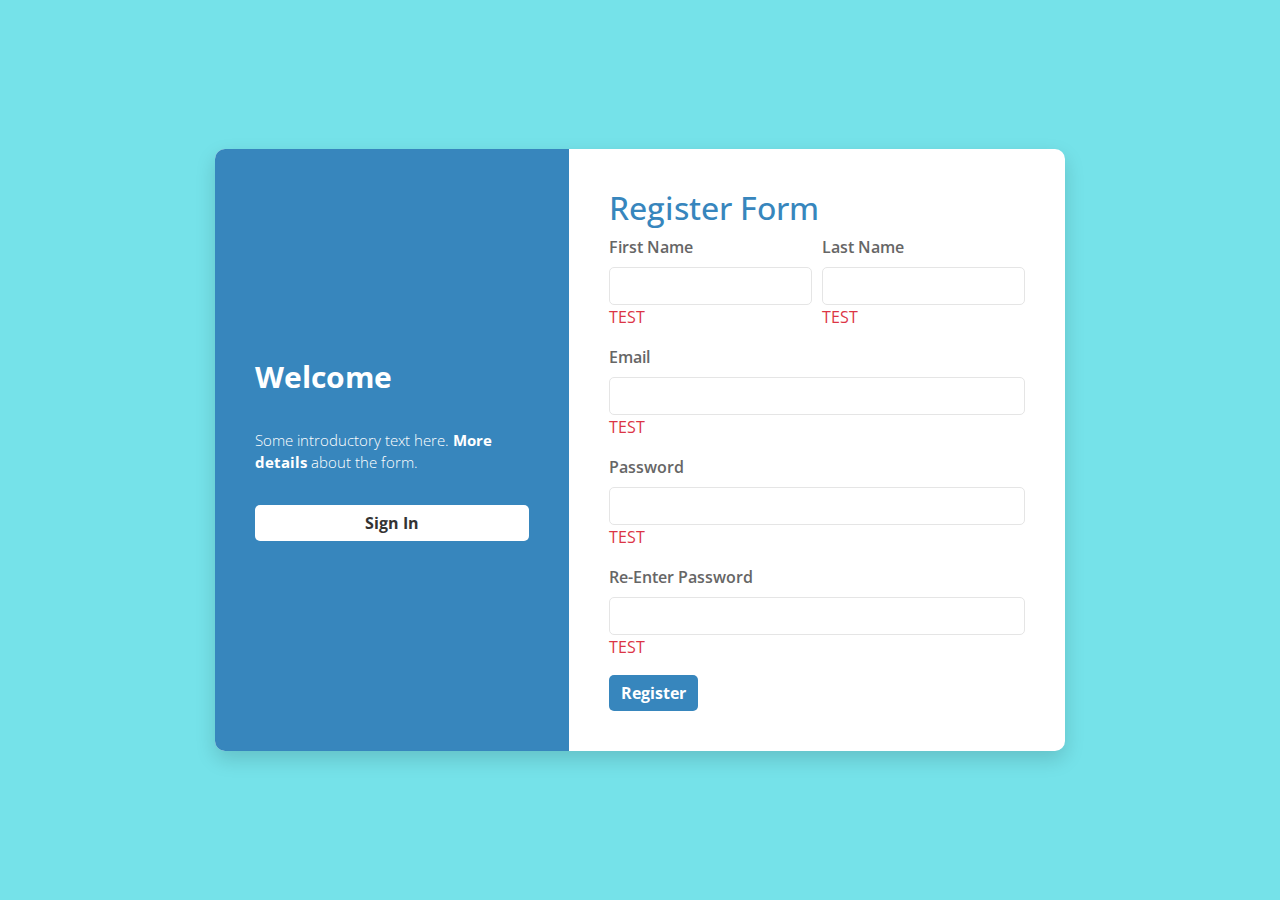
==== index.html @ 6275123e "index almost" ====
<!DOCTYPE html>
<html lang="en">
  <head>
    <meta charset="UTF-8" />
    <meta name="viewport" content="width=device-width, initial-scale=1.0" />
    <link
      href="https://fonts.googleapis.com/css2?family=Open+Sans:wght@400;600;700&display=swap"
      rel="stylesheet"
    />
    <link rel="stylesheet" href="./css/bootstrap.css" />
    <link rel="stylesheet" href="./css/index.css" />
  </head>
  <body>
    <div class="page-content">
      <div class="form-v4-content d-flex flex-column flex-md-row">
        <div
          class="form-left col-12 col-md-5 d-flex flex-column justify-content-center"
        >
          <h2>Welcome</h2>
          <p>
            Some introductory text here. <span>More details</span> about the
            form.
          </p>
          <button class="btn btn-account">Sign In</button>
        </div>
        <div class="form-detail col-12 col-md-7">
          <h2>Register Form</h2>
          <form action="./login.html" method="get">
            <div class="form-row">
              <div class="form-group col-md-6">
                <label for="first_name">First Name</label>
                <input
                  type="text"
                  class="form-control"
                  id="first_name"
                  required
                />
                <span class="text-danger fw-bold text-uppercase" id="fn-error"
                  >test</span
                >
              </div>
              <div class="form-group col-md-6">
                <label for="last_name">Last Name</label>
                <input
                  type="text"
                  class="form-control"
                  id="last_name"
                  required
                />
                <span class="text-danger fw-bold text-uppercase" id="ln-error"
                  >test</span
                >
              </div>
            </div>
            <div class="form-group">
              <label for="email">Email</label>
              <input type="email" class="form-control" id="email" required />
              <span class="text-danger fw-bold text-uppercase" id="e-error"
                >test</span
              >
            </div>
            <div class="form-group">
              <label for="password">Password</label>
              <input
                type="password"
                class="form-control"
                id="password"
                required
              />
              <span class="text-danger fw-bold text-uppercase" id="p-error"
                >test</span
              >
            </div>
            <div class="form-group">
              <label class="text-capitalize" for="repassword"
                >Re-Enter password</label
              >
              <input
                type="password"
                class="form-control"
                id="repassword"
                required
              />
              <span class="text-danger fw-bold text-uppercase" id="rp-error"
                >test</span
              >
            </div>
            <button type="submit" id="submit" class="btn btn-register">
              Register
            </button>
          </form>
        </div>
      </div>
    </div>
    <script src="./js/index.js"></script>
  </body>
</html>
---- css/index.css ----
body {
    margin: 0;
    font-family: "Open Sans", sans-serif;
  }
  .page-content {
    background: #75e2e9;
    display: flex;
    justify-content: center;
    align-items: center;
    height: 100vh;
  }
  .form-v4-content {
    background: #fff;
    width: 100%;
    max-width: 850px;
    border-radius: 10px;
    box-shadow: 0px 8px 20px 0px rgba(0, 0, 0, 0.15);
    display: flex;
    margin: 20px;
  }
  .form-left {
    background: #3786bd;
    border-top-left-radius: 10px;
    border-bottom-left-radius: 10px;
    color: #fff;
    padding: 40px;
  }
  .form-left h2 {
    font-weight: 700;
    font-size: 30px;
    margin-bottom: 34px;
  }
  .form-left p {
    font-size: 15px;
    font-weight: 300;
    line-height: 1.5;
  }
  .form-left span {
    font-weight: 700;
  }
  .form-left .btn-account {
    background: #fff;
    color: #333;
    font-weight: 700;
    border: none;
    border-radius: 5px;
    margin-top: 15px;
  }
  .form-left .btn-account:hover {
    background: #e5e5e5;
  }
  .form-detail {
    padding: 40px;
    flex: 1;
  }
  .form-detail h2 {
    color: #3786bd;
  }
  .form-detail label {
    font-weight: 600;
    color: #666;
  }
  .form-detail input {
    border-radius: 5px;
    border: 1px solid #e5e5e5;
  }
  .form-detail input:focus {
    border-color: #53c83c;
  }
  .form-checkbox .custom-control-label::before {
    border: 1px solid #ccc;
  }
  .form-checkbox .custom-control-input:checked ~ .custom-control-label::before {
    border-color: #3786bd;
    background-color: #3786bd;
  }
  .form-checkbox .custom-control-input:checked ~ .custom-control-label::after {
    background-color: #3786bd;
  }
  .btn-register {
    background: #3786bd;
    color: #fff;
    font-weight: 700;
    border-radius: 5px;
    border: none;
  }
  .btn-register:hover {
    background: #2f73a3;
  }
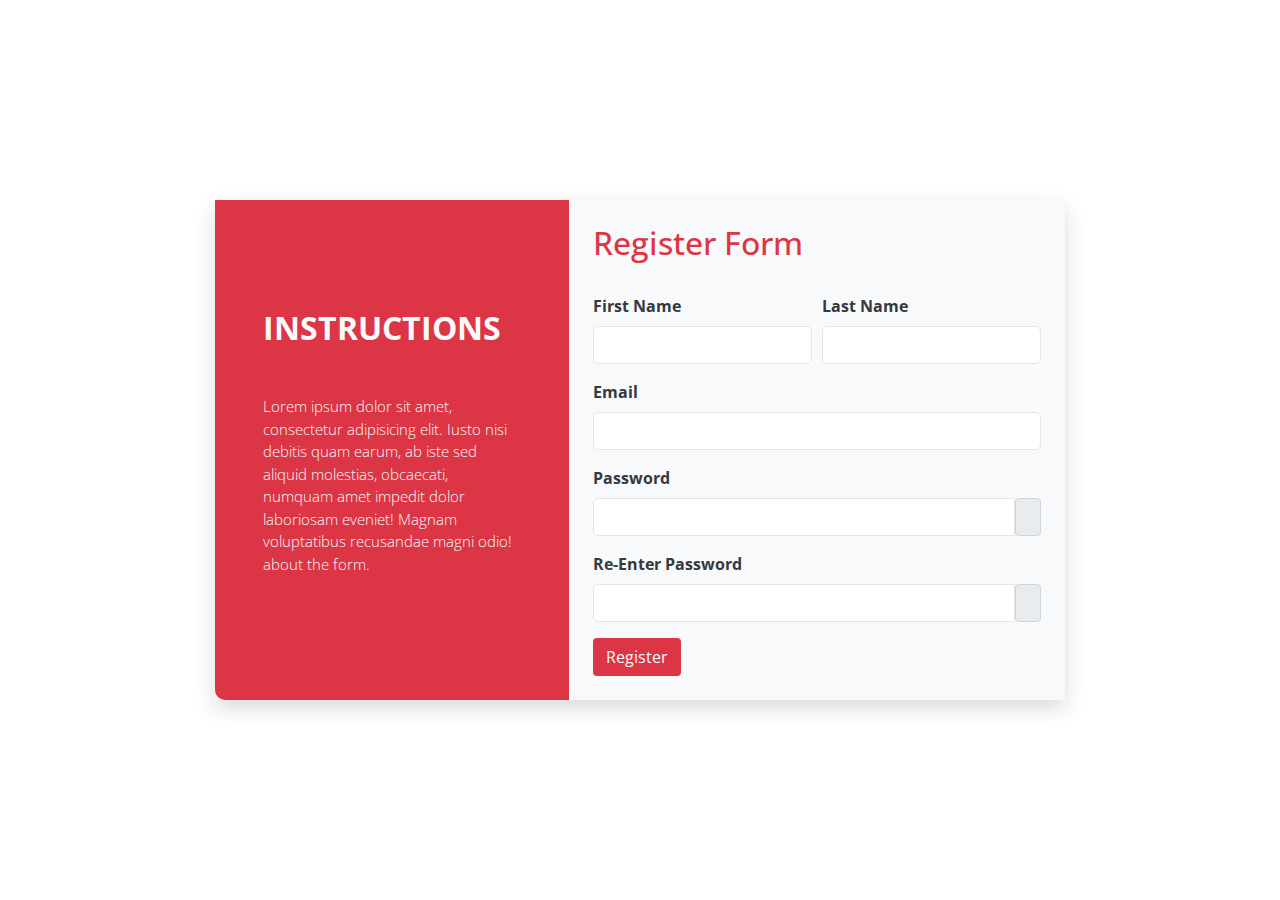
==== commit 68c0f7cb: "main check" ====
--- a/index.html
+++ b/index.html
@@ -3,95 +3,159 @@
   <head>
     <meta charset="UTF-8" />
     <meta name="viewport" content="width=device-width, initial-scale=1.0" />
+    <title>Sign Up</title>
     <link
       href="https://fonts.googleapis.com/css2?family=Open+Sans:wght@400;600;700&display=swap"
       rel="stylesheet"
     />
     <link rel="stylesheet" href="./css/bootstrap.css" />
     <link rel="stylesheet" href="./css/index.css" />
+    <link
+      rel="stylesheet"
+      href="https://site-assets.fontawesome.com/releases/v6.5.2/css/all.css"
+    />
+    <link
+      rel="stylesheet"
+      href="https://site-assets.fontawesome.com/releases/v6.5.2/css/sharp-regular.css"
+    />
   </head>
   <body>
-    <div class="page-content">
-      <div class="form-v4-content d-flex flex-column flex-md-row">
+    <div
+      class="page-content d-flex justify-content-center align-items-center min-vh-100"
+    >
+      <div
+        class="form-v4-content d-flex flex-column flex-md-row bg-light w-100 rounded-5 m-5"
+      >
         <div
-          class="form-left col-12 col-md-5 d-flex flex-column justify-content-center"
+          class="form-left col-12 col-md-5 d-flex flex-column justify-content-center bg-danger text-light rounded-left-2 rounded-top-2 p-5"
         >
-          <h2>Welcome</h2>
+          <h2 class="font-weight-bold mb-5 fs-2">INSTRUCTIONS</h2>
           <p>
-            Some introductory text here. <span>More details</span> about the
-            form.
+            Lorem ipsum dolor sit amet, consectetur adipisicing elit. Iusto nisi
+            debitis quam earum, ab iste sed aliquid molestias, obcaecati,
+            numquam amet impedit dolor laboriosam eveniet! Magnam voluptatibus
+            recusandae magni odio! about the form.
           </p>
-          <button class="btn btn-account">Sign In</button>
         </div>
-        <div class="form-detail col-12 col-md-7">
-          <h2>Register Form</h2>
-          <form action="./login.html" method="get">
+        <div class="form-detail col-12 col-md-7 p-4">
+          <h2 class="text-danger">Register Form</h2>
+          <br />
+          <form action="" method="get">
             <div class="form-row">
               <div class="form-group col-md-6">
-                <label for="first_name">First Name</label>
+                <label for="first_name" class="text-dark font-weight-bolder"
+                  >First Name</label
+                >
                 <input
                   type="text"
                   class="form-control"
                   id="first_name"
+                  name="first-name"
                   required
                 />
-                <span class="text-danger fw-bold text-uppercase" id="fn-error"
+                <span
+                  class="text-danger fw-bold text-uppercase d-none text-end"
+                  id="fn-error"
                   >test</span
                 >
               </div>
               <div class="form-group col-md-6">
-                <label for="last_name">Last Name</label>
+                <label for="last_name" class="text-dark font-weight-bolder"
+                  >Last Name</label
+                >
                 <input
                   type="text"
                   class="form-control"
                   id="last_name"
+                  name="last-name"
                   required
                 />
-                <span class="text-danger fw-bold text-uppercase" id="ln-error"
+                <span
+                  class="text-danger fw-bold text-uppercase d-none text-end"
+                  id="ln-error"
                   >test</span
                 >
               </div>
             </div>
             <div class="form-group">
-              <label for="email">Email</label>
-              <input type="email" class="form-control" id="email" required />
-              <span class="text-danger fw-bold text-uppercase" id="e-error"
+              <label for="email" class="text-dark font-weight-bolder"
+                >Email</label
+              >
+              <input
+                type="email"
+                name="email"
+                class="form-control"
+                id="email"
+                required
+              />
+              <span
+                class="text-danger fw-bold text-uppercase d-none text-end"
+                id="e-error"
                 >test</span
               >
             </div>
             <div class="form-group">
-              <label for="password">Password</label>
-              <input
-                type="password"
-                class="form-control"
-                id="password"
-                required
-              />
-              <span class="text-danger fw-bold text-uppercase" id="p-error"
+              <label for="password" class="text-dark font-weight-bolder"
+                >Password</label
+              >
+              <div class="input-group mb-3">
+                <input
+                  type="password"
+                  class="form-control"
+                  id="password"
+                  name="password"
+                  required
+                />
+                <div
+                  role="button"
+                  class="input-group-text justify-content-center w-0"
+                >
+                  <i class="fa-sharp fa-solid fa-eye"></i>
+                </div>
+              </div>
+
+              <span
+                class="text-danger fw-bold text-uppercase d-none text-end"
+                id="p-error"
                 >test</span
               >
             </div>
             <div class="form-group">
-              <label class="text-capitalize" for="repassword"
+              <label
+                class="text-capitalize text-dark font-weight-bolder"
+                for="repassword"
                 >Re-Enter password</label
               >
-              <input
-                type="password"
-                class="form-control"
-                id="repassword"
-                required
-              />
-              <span class="text-danger fw-bold text-uppercase" id="rp-error"
-                >test</span
-              >
+              <div class="input-group mb-3">
+                <input
+                  type="password"
+                  class="form-control"
+                  id="repassword"
+                  required
+                />
+                <div
+                  role="button"
+                  class="input-group-text justify-content-center w-0"
+                >
+                  <i class="fa-sharp fa-solid fa-eye"></i>
+                </div>
+              </div>
+              <span
+                class="text-danger fw-bold text-uppercase d-none text-end"
+                id="rp-error"
+              ></span>
             </div>
-            <button type="submit" id="submit" class="btn btn-register">
+            <button
+              type="submit"
+              id="submit"
+              class="btn btn-register fw-bold text-light rounded-3 bg-danger"
+            >
               Register
             </button>
           </form>
         </div>
       </div>
     </div>
-    <script src="./js/index.js"></script>
+    <script type="module" src="./js/index.js"></script>
   </body>
 </html>
--- a/css/index.css
+++ b/css/index.css
@@ -1,89 +1,28 @@
 body {
-    margin: 0;
-    font-family: "Open Sans", sans-serif;
-  }
-  .page-content {
-    background: #75e2e9;
-    display: flex;
-    justify-content: center;
-    align-items: center;
-    height: 100vh;
-  }
-  .form-v4-content {
-    background: #fff;
-    width: 100%;
-    max-width: 850px;
-    border-radius: 10px;
-    box-shadow: 0px 8px 20px 0px rgba(0, 0, 0, 0.15);
-    display: flex;
-    margin: 20px;
-  }
-  .form-left {
-    background: #3786bd;
-    border-top-left-radius: 10px;
-    border-bottom-left-radius: 10px;
-    color: #fff;
-    padding: 40px;
-  }
-  .form-left h2 {
-    font-weight: 700;
-    font-size: 30px;
-    margin-bottom: 34px;
-  }
-  .form-left p {
-    font-size: 15px;
-    font-weight: 300;
-    line-height: 1.5;
-  }
-  .form-left span {
-    font-weight: 700;
-  }
-  .form-left .btn-account {
-    background: #fff;
-    color: #333;
-    font-weight: 700;
-    border: none;
-    border-radius: 5px;
-    margin-top: 15px;
-  }
-  .form-left .btn-account:hover {
-    background: #e5e5e5;
-  }
-  .form-detail {
-    padding: 40px;
-    flex: 1;
-  }
-  .form-detail h2 {
-    color: #3786bd;
-  }
-  .form-detail label {
-    font-weight: 600;
-    color: #666;
-  }
-  .form-detail input {
-    border-radius: 5px;
-    border: 1px solid #e5e5e5;
-  }
-  .form-detail input:focus {
-    border-color: #53c83c;
-  }
-  .form-checkbox .custom-control-label::before {
-    border: 1px solid #ccc;
-  }
-  .form-checkbox .custom-control-input:checked ~ .custom-control-label::before {
-    border-color: #3786bd;
-    background-color: #3786bd;
-  }
-  .form-checkbox .custom-control-input:checked ~ .custom-control-label::after {
-    background-color: #3786bd;
-  }
-  .btn-register {
-    background: #3786bd;
-    color: #fff;
-    font-weight: 700;
-    border-radius: 5px;
-    border: none;
-  }
-  .btn-register:hover {
-    background: #2f73a3;
-  }+  margin: 0;
+  font-family: "Open Sans", sans-serif;
+}
+
+.form-v4-content {
+  max-width: 850px;
+  box-shadow: 0px 8px 20px 0px rgba(0, 0, 0, 0.15);
+}
+.form-left {
+  border-bottom-left-radius: 10px;
+}
+.form-left p {
+  font-size: 15px;
+  font-weight: 300;
+  line-height: 1.5;
+}
+.form-detail input {
+  border-radius: 5px;
+  border: 1px solid #e5e5e5;
+}
+.form-detail input:focus {
+  border-color: #53c83c;
+}
+
+.btn-register:hover {
+  color: darkblue;
+}
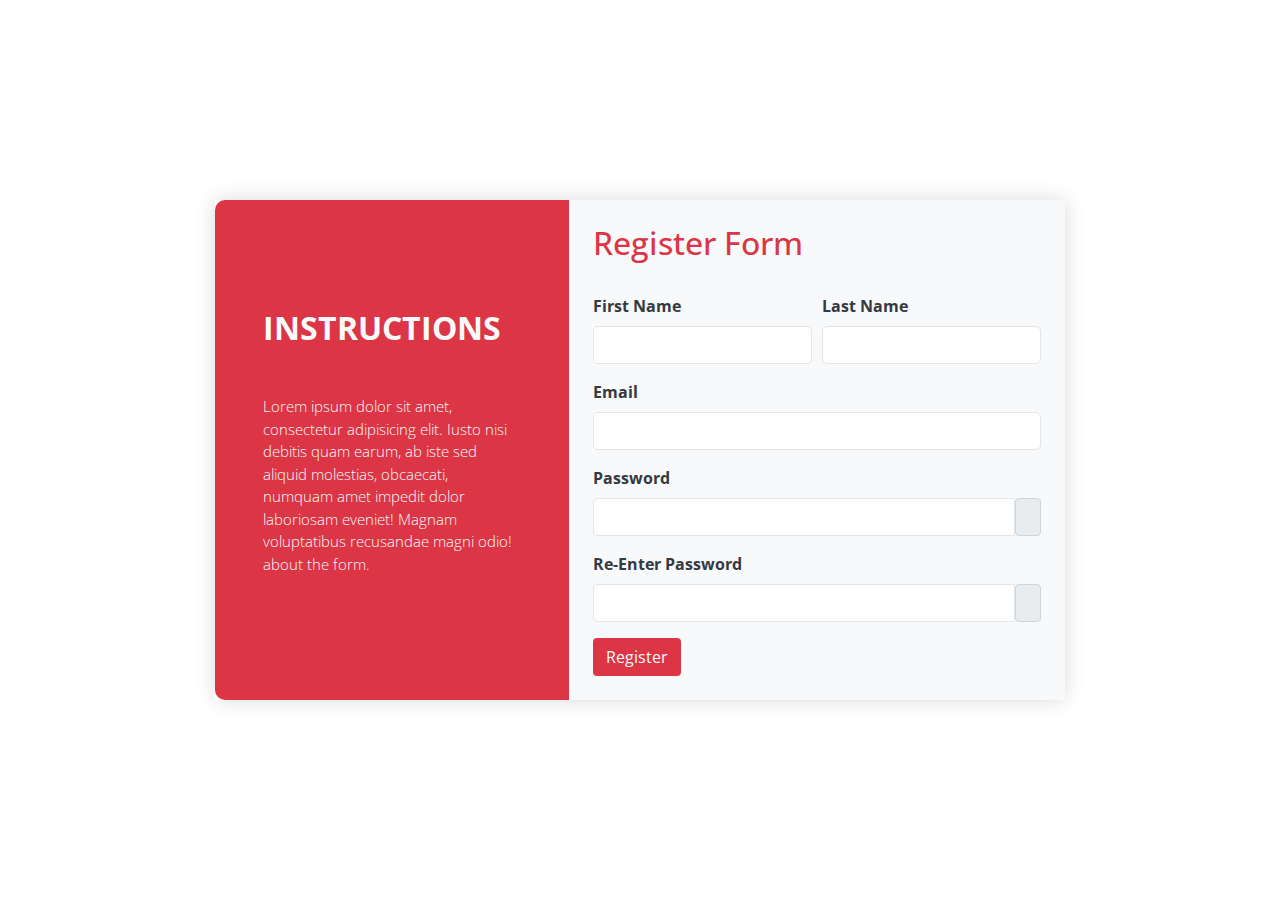
==== commit 4f4ab324: "updates" ====
--- a/index.html
+++ b/index.html
@@ -24,7 +24,7 @@
       class="page-content d-flex justify-content-center align-items-center min-vh-100"
     >
       <div
-        class="form-v4-content d-flex flex-column flex-md-row bg-light w-100 rounded-5 m-5"
+        class="form-v4-content d-flex flex-column flex-md-row bg-transparent w-100 rounded-5 m-5"
       >
         <div
           class="form-left col-12 col-md-5 d-flex flex-column justify-content-center bg-danger text-light rounded-left-2 rounded-top-2 p-5"
@@ -37,7 +37,7 @@
             recusandae magni odio! about the form.
           </p>
         </div>
-        <div class="form-detail col-12 col-md-7 p-4">
+        <div class="form-detail col-12 col-md-7 p-4 bg-light">
           <h2 class="text-danger">Register Form</h2>
           <br />
           <form action="" method="get">
@@ -50,7 +50,6 @@
                   type="text"
                   class="form-control"
                   id="first_name"
-                  name="first-name"
                   required
                 />
                 <span
@@ -67,7 +66,6 @@
                   type="text"
                   class="form-control"
                   id="last_name"
-                  name="last-name"
                   required
                 />
                 <span
@@ -81,13 +79,7 @@
               <label for="email" class="text-dark font-weight-bolder"
                 >Email</label
               >
-              <input
-                type="email"
-                name="email"
-                class="form-control"
-                id="email"
-                required
-              />
+              <input type="email" class="form-control" id="email" required />
               <span
                 class="text-danger fw-bold text-uppercase d-none text-end"
                 id="e-error"
@@ -103,7 +95,6 @@
                   type="password"
                   class="form-control"
                   id="password"
-                  name="password"
                   required
                 />
                 <div
--- a/css/index.css
+++ b/css/index.css
@@ -3,13 +3,20 @@
   font-family: "Open Sans", sans-serif;
 }
 
+.page-content {
+  background-image: url("../assets/bg-01.jpg");
+  background-size: cover;
+}
+
 .form-v4-content {
   max-width: 850px;
-  box-shadow: 0px 8px 20px 0px rgba(0, 0, 0, 0.15);
+  box-shadow: 0px 0px 20px rgba(0, 0, 0, 0.15);
 }
 .form-left {
   border-bottom-left-radius: 10px;
+  border-top-left-radius: 10px;
 }
+
 .form-left p {
   font-size: 15px;
   font-weight: 300;
@@ -26,3 +33,6 @@
 .btn-register:hover {
   color: darkblue;
 }
+span {
+  /* display: none; */
+}
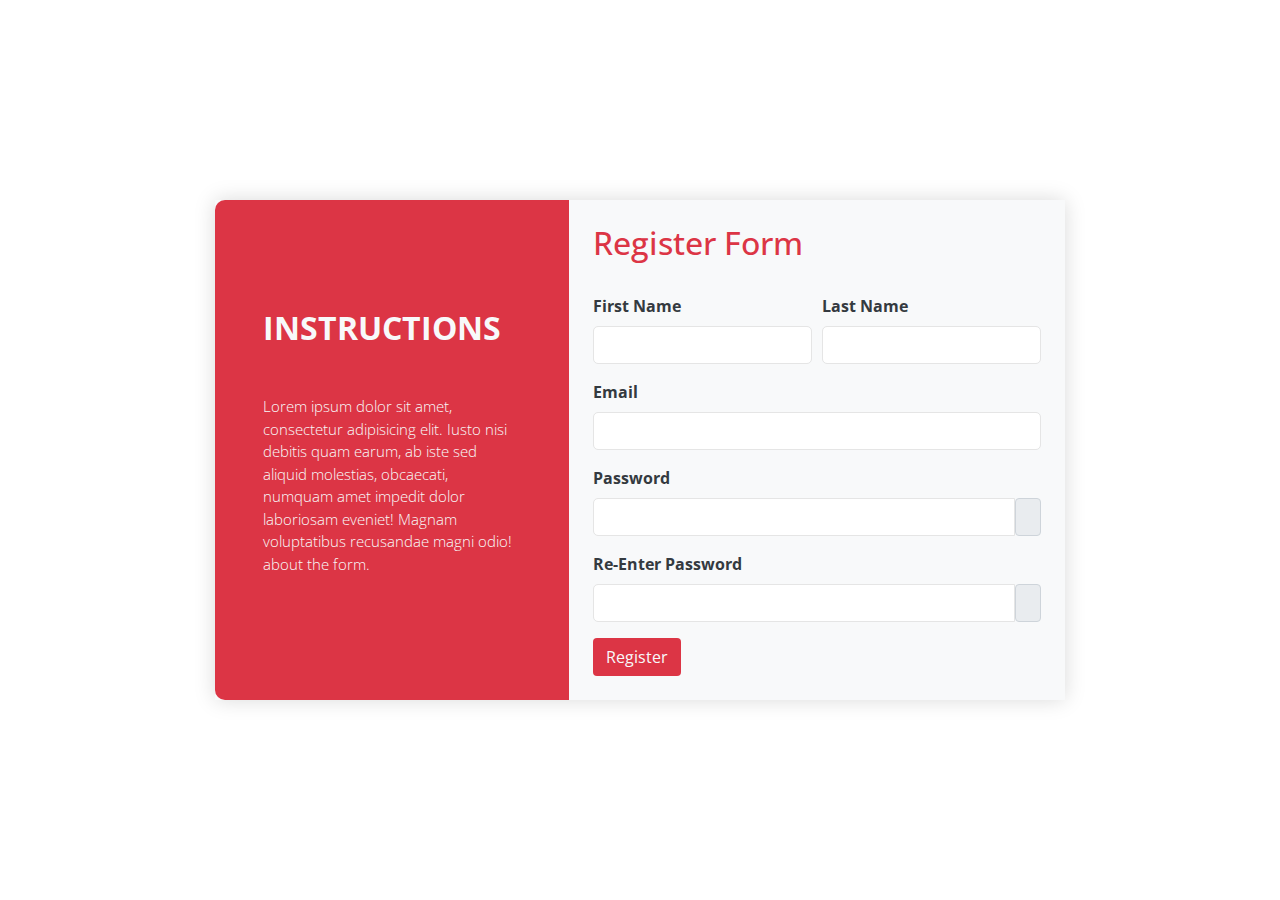
==== commit 4e7c67de: "3la allah" ====
--- a/index.html
+++ b/index.html
@@ -24,7 +24,7 @@
       class="page-content d-flex justify-content-center align-items-center min-vh-100"
     >
       <div
-        class="form-v4-content d-flex flex-column flex-md-row bg-transparent w-100 rounded-5 m-5"
+        class="form-v4-content d-flex flex-column flex-md-row bg-light w-100 rounded-5 m-5"
       >
         <div
           class="form-left col-12 col-md-5 d-flex flex-column justify-content-center bg-danger text-light rounded-left-2 rounded-top-2 p-5"
@@ -37,7 +37,7 @@
             recusandae magni odio! about the form.
           </p>
         </div>
-        <div class="form-detail col-12 col-md-7 p-4 bg-light">
+        <div class="form-detail col-12 col-md-7 p-4">
           <h2 class="text-danger">Register Form</h2>
           <br />
           <form action="" method="get">
@@ -50,6 +50,7 @@
                   type="text"
                   class="form-control"
                   id="first_name"
+                  name="first-name"
                   required
                 />
                 <span
@@ -66,6 +67,7 @@
                   type="text"
                   class="form-control"
                   id="last_name"
+                  name="last-name"
                   required
                 />
                 <span
@@ -79,7 +81,13 @@
               <label for="email" class="text-dark font-weight-bolder"
                 >Email</label
               >
-              <input type="email" class="form-control" id="email" required />
+              <input
+                type="email"
+                name="email"
+                class="form-control"
+                id="email"
+                required
+              />
               <span
                 class="text-danger fw-bold text-uppercase d-none text-end"
                 id="e-error"
@@ -95,6 +103,7 @@
                   type="password"
                   class="form-control"
                   id="password"
+                  name="password"
                   required
                 />
                 <div
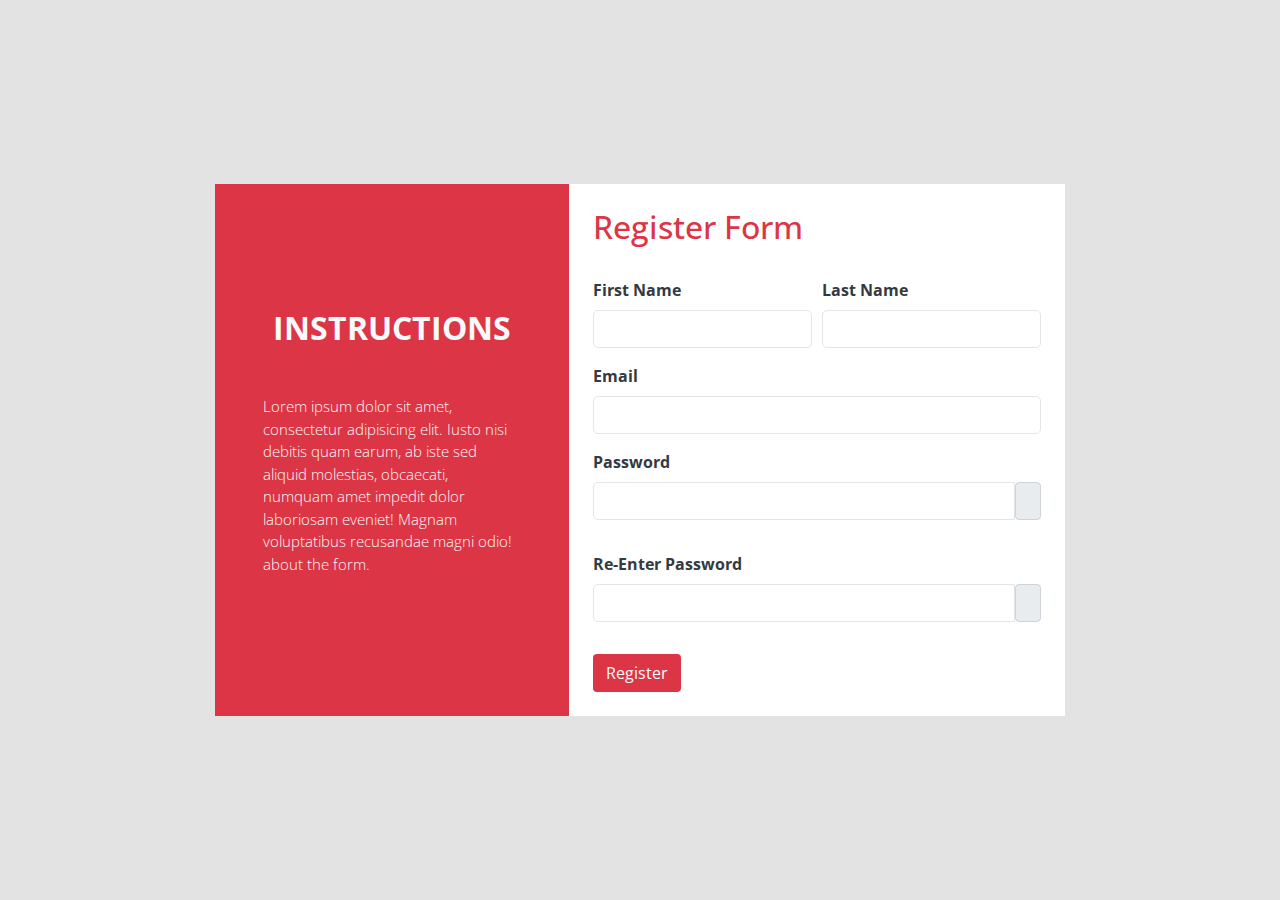
==== commit bce2ed13: "before last merge" ====
--- a/index.html
+++ b/index.html
@@ -27,7 +27,7 @@
         class="form-v4-content d-flex flex-column flex-md-row bg-light w-100 rounded-5 m-5"
       >
         <div
-          class="form-left col-12 col-md-5 d-flex flex-column justify-content-center bg-danger text-light rounded-left-2 rounded-top-2 p-5"
+          class="form-left col-12 col-md-5 d-flex flex-column justify-content-center align-items-center bg-danger text-light rounded-left-2 rounded-top-2 p-5"
         >
           <h2 class="font-weight-bold mb-5 fs-2">INSTRUCTIONS</h2>
           <p>
@@ -37,10 +37,10 @@
             recusandae magni odio! about the form.
           </p>
         </div>
-        <div class="form-detail col-12 col-md-7 p-4">
+        <div class="form-detail col-12 col-md-7 p-4 d-flex flex-column">
           <h2 class="text-danger">Register Form</h2>
           <br />
-          <form action="" method="get">
+          <form action="" method="get" class="d-flex flex-column flex-grow-1">
             <div class="form-row">
               <div class="form-group col-md-6">
                 <label for="first_name" class="text-dark font-weight-bolder"
@@ -145,13 +145,15 @@
                 id="rp-error"
               ></span>
             </div>
-            <button
-              type="submit"
-              id="submit"
-              class="btn btn-register fw-bold text-light rounded-3 bg-danger"
-            >
-              Register
-            </button>
+            <div class="mt-auto">
+              <button
+                type="submit"
+                id="submit"
+                class="btn btn-register fw-bold text-light rounded-3 bg-danger"
+              >
+                Register
+              </button>
+            </div>
           </form>
         </div>
       </div>
--- a/css/index.css
+++ b/css/index.css
@@ -1,26 +1,32 @@
+body {
+  margin: 0;
+  font-family: "Open Sans", sans-serif;
+  background-color: rgb(228, 227, 227);
+}
+
+/* .page-content {
+  background-image: url("../assets/bg-01.jpg");
+  background-size: cover;
+} */
 body {
   margin: 0;
   font-family: "Open Sans", sans-serif;
 }
 
-.page-content {
-  background-image: url("../assets/bg-01.jpg");
-  background-size: cover;
-}
-
 .form-v4-content {
   max-width: 850px;
-  box-shadow: 0px 0px 20px rgba(0, 0, 0, 0.15);
-}
-.form-left {
-  border-bottom-left-radius: 10px;
-  border-top-left-radius: 10px;
+  box-shadow: 0px 8px 20px0px rgba(0, 0, 0, 0.15);
 }
 
 .form-left p {
   font-size: 15px;
   font-weight: 300;
   line-height: 1.5;
+}
+.form-detail{
+  background-color: white;
+  display: flex;
+  flex-direction: column;
 }
 .form-detail input {
   border-radius: 5px;
@@ -33,6 +39,3 @@
 .btn-register:hover {
   color: darkblue;
 }
-span {
-  /* display: none; */
-}
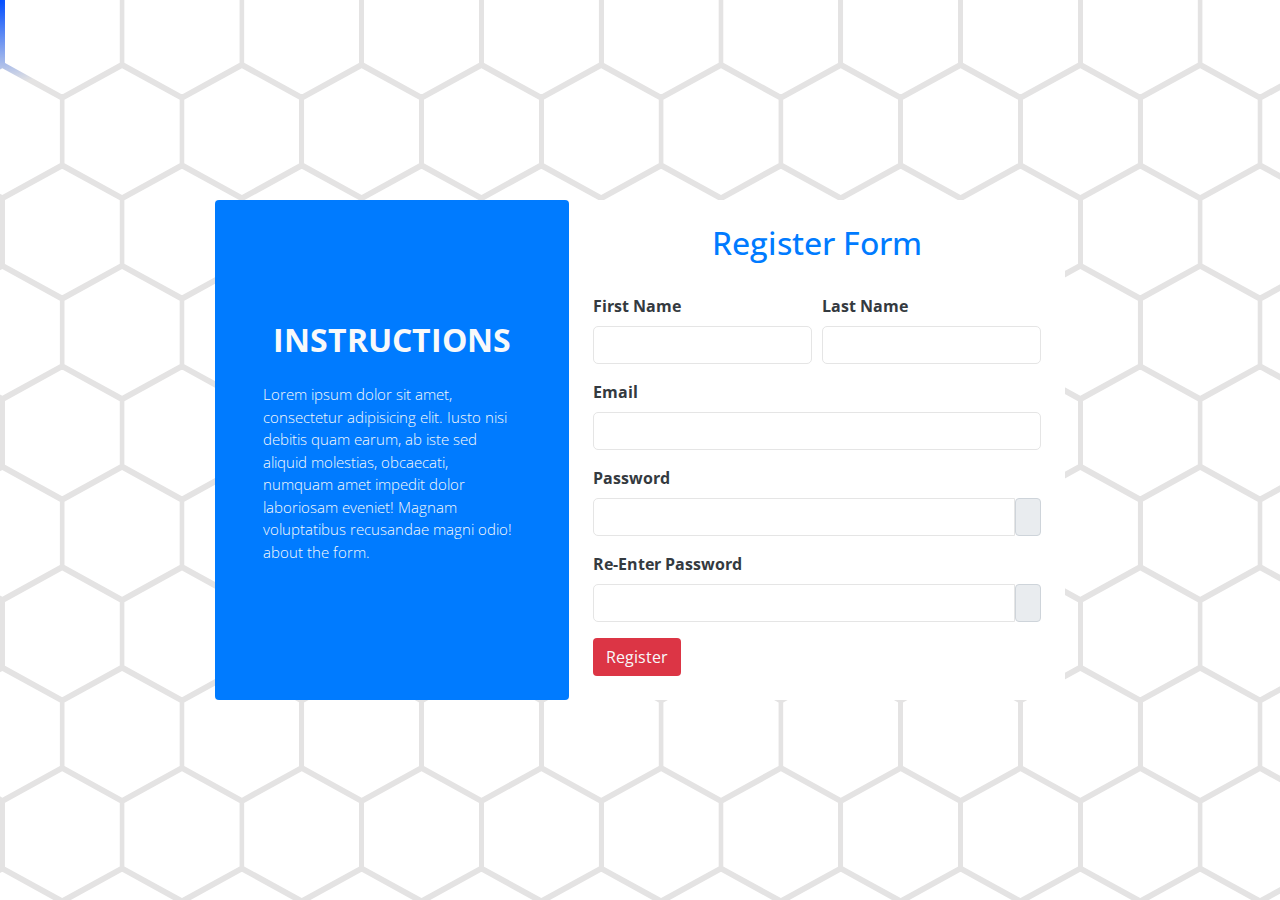
==== commit e44bfa9e: "Merge branch 'PageOne-js' of https://github.com/ponza-art/Examination-Project into Page1-html" ====
--- a/index.html
+++ b/index.html
@@ -20,16 +20,203 @@
     />
   </head>
   <body>
+    <div class="bgback">
+      <div class="curser"></div>
+      <div class="row1">
+        <div class="hexagon"></div>
+        <div class="hexagon"></div>
+        <div class="hexagon"></div>
+        <div class="hexagon"></div>
+        <div class="hexagon"></div>
+        <div class="hexagon"></div>
+        <div class="hexagon"></div>
+        <div class="hexagon"></div>
+        <div class="hexagon"></div>
+        <div class="hexagon"></div>
+        <div class="hexagon"></div>
+      </div>
+      <div class="row1">
+        <div class="hexagon"></div>
+        <div class="hexagon"></div>
+        <div class="hexagon"></div>
+        <div class="hexagon"></div>
+        <div class="hexagon"></div>
+        <div class="hexagon"></div>
+        <div class="hexagon"></div>
+        <div class="hexagon"></div>
+        <div class="hexagon"></div>
+        <div class="hexagon"></div>
+        <div class="hexagon"></div>
+        <div class="hexagon"></div>
+      </div>
+      <div class="row1">
+        <div class="hexagon"></div>
+        <div class="hexagon"></div>
+        <div class="hexagon"></div>
+        <div class="hexagon"></div>
+        <div class="hexagon"></div>
+        <div class="hexagon"></div>
+        <div class="hexagon"></div>
+        <div class="hexagon"></div>
+        <div class="hexagon"></div>
+        <div class="hexagon"></div>
+        <div class="hexagon"></div>
+        <div class="hexagon"></div>
+      </div>
+      <div class="row1">
+        <div class="hexagon"></div>
+        <div class="hexagon"></div>
+        <div class="hexagon"></div>
+        <div class="hexagon"></div>
+        <div class="hexagon"></div>
+        <div class="hexagon"></div>
+        <div class="hexagon"></div>
+        <div class="hexagon"></div>
+        <div class="hexagon"></div>
+        <div class="hexagon"></div>
+        <div class="hexagon"></div>
+        <div class="hexagon"></div>
+        <div class="hexagon"></div>
+        <div class="hexagon"></div>
+        <div class="hexagon"></div>
+        <div class="hexagon"></div>
+      </div>
+      <div class="row1">
+        <div class="hexagon"></div>
+        <div class="hexagon"></div>
+        <div class="hexagon"></div>
+        <div class="hexagon"></div>
+        <div class="hexagon"></div>
+        <div class="hexagon"></div>
+        <div class="hexagon"></div>
+        <div class="hexagon"></div>
+        <div class="hexagon"></div>
+        <div class="hexagon"></div>
+        <div class="hexagon"></div>
+        <div class="hexagon"></div>
+        <div class="hexagon"></div>
+        <div class="hexagon"></div>
+        <div class="hexagon"></div>
+      </div>
+      <div class="row1">
+        <div class="hexagon"></div>
+        <div class="hexagon"></div>
+        <div class="hexagon"></div>
+        <div class="hexagon"></div>
+        <div class="hexagon"></div>
+        <div class="hexagon"></div>
+        <div class="hexagon"></div>
+        <div class="hexagon"></div>
+        <div class="hexagon"></div>
+        <div class="hexagon"></div>
+        <div class="hexagon"></div>
+        <div class="hexagon"></div>
+        <div class="hexagon"></div>
+        <div class="hexagon"></div>
+        <div class="hexagon"></div>
+        <div class="hexagon"></div>
+      </div>
+      <div class="row1">
+        <div class="hexagon"></div>
+        <div class="hexagon"></div>
+        <div class="hexagon"></div>
+        <div class="hexagon"></div>
+        <div class="hexagon"></div>
+        <div class="hexagon"></div>
+        <div class="hexagon"></div>
+        <div class="hexagon"></div>
+        <div class="hexagon"></div>
+        <div class="hexagon"></div>
+        <div class="hexagon"></div>
+        <div class="hexagon"></div>
+        <div class="hexagon"></div>
+        <div class="hexagon"></div>
+        <div class="hexagon"></div>
+        <div class="hexagon"></div>
+      </div>
+      <div class="row1">
+        <div class="hexagon"></div>
+        <div class="hexagon"></div>
+        <div class="hexagon"></div>
+        <div class="hexagon"></div>
+        <div class="hexagon"></div>
+        <div class="hexagon"></div>
+        <div class="hexagon"></div>
+        <div class="hexagon"></div>
+        <div class="hexagon"></div>
+        <div class="hexagon"></div>
+        <div class="hexagon"></div>
+        <div class="hexagon"></div>
+        <div class="hexagon"></div>
+        <div class="hexagon"></div>
+        <div class="hexagon"></div>
+        <div class="hexagon"></div>
+      </div>
+      <div class="row1">
+        <div class="hexagon"></div>
+        <div class="hexagon"></div>
+        <div class="hexagon"></div>
+        <div class="hexagon"></div>
+        <div class="hexagon"></div>
+        <div class="hexagon"></div>
+        <div class="hexagon"></div>
+        <div class="hexagon"></div>
+        <div class="hexagon"></div>
+        <div class="hexagon"></div>
+        <div class="hexagon"></div>
+        <div class="hexagon"></div>
+        <div class="hexagon"></div>
+        <div class="hexagon"></div>
+        <div class="hexagon"></div>
+        <div class="hexagon"></div>
+      </div>
+      <div class="row1">
+        <div class="hexagon"></div>
+        <div class="hexagon"></div>
+        <div class="hexagon"></div>
+        <div class="hexagon"></div>
+        <div class="hexagon"></div>
+        <div class="hexagon"></div>
+        <div class="hexagon"></div>
+        <div class="hexagon"></div>
+        <div class="hexagon"></div>
+        <div class="hexagon"></div>
+        <div class="hexagon"></div>
+        <div class="hexagon"></div>
+        <div class="hexagon"></div>
+        <div class="hexagon"></div>
+        <div class="hexagon"></div>
+        <div class="hexagon"></div>
+      </div>
+      <div class="row1">
+        <div class="hexagon"></div>
+        <div class="hexagon"></div>
+        <div class="hexagon"></div>
+        <div class="hexagon"></div>
+        <div class="hexagon"></div>
+        <div class="hexagon"></div>
+        <div class="hexagon"></div>
+        <div class="hexagon"></div>
+        <div class="hexagon"></div>
+        <div class="hexagon"></div>
+        <div class="hexagon"></div>
+        <div class="hexagon"></div>
+        <div class="hexagon"></div>
+        <div class="hexagon"></div>
+        <div class="hexagon"></div>
+        <div class="hexagon"></div>
+      </div>
+    </div>
     <div
       class="page-content d-flex justify-content-center align-items-center min-vh-100"
     >
       <div
-        class="form-v4-content d-flex flex-column flex-md-row bg-light w-100 rounded-5 m-5"
+        class="form-v4-content d-flex flex-column flex-md-row bg-light w-100 m-5"
       >
         <div
-          class="form-left col-12 col-md-5 d-flex flex-column justify-content-center align-items-center bg-danger text-light rounded-left-2 rounded-top-2 p-5"
+          class="form-left rounded col-12 col-md-5 d-flex flex-column justify-content-center align-items-center bg-primary text-light p-5"
         >
-          <h2 class="font-weight-bold mb-5 fs-2">INSTRUCTIONS</h2>
+          <h2 class="font-weight-bold mb-4 fs-2">INSTRUCTIONS</h2>
           <p>
             Lorem ipsum dolor sit amet, consectetur adipisicing elit. Iusto nisi
             debitis quam earum, ab iste sed aliquid molestias, obcaecati,
@@ -37,10 +224,10 @@
             recusandae magni odio! about the form.
           </p>
         </div>
-        <div class="form-detail col-12 col-md-7 p-4 d-flex flex-column">
-          <h2 class="text-danger">Register Form</h2>
+        <div class="form-detail col-12 col-md-7 p-4">
+          <h2 class="text-primary text-center">Register Form</h2>
           <br />
-          <form action="" method="get" class="d-flex flex-column flex-grow-1">
+          <form action="" method="get">
             <div class="form-row">
               <div class="form-group col-md-6">
                 <label for="first_name" class="text-dark font-weight-bolder"
@@ -145,15 +332,13 @@
                 id="rp-error"
               ></span>
             </div>
-            <div class="mt-auto">
-              <button
-                type="submit"
-                id="submit"
-                class="btn btn-register fw-bold text-light rounded-3 bg-danger"
-              >
-                Register
-              </button>
-            </div>
+            <button
+              type="submit"
+              id="submit"
+              class="btn btn-register fw-bold text-light rounded-3 bg-danger"
+            >
+              Register
+            </button>
           </form>
         </div>
       </div>
--- a/css/index.css
+++ b/css/index.css
@@ -39,3 +39,67 @@
 .btn-register:hover {
   color: darkblue;
 }
+.card {
+  background-color: #f0f0f0;
+}
+.bgback {
+  position: fixed;
+  height: 100vh;
+  overflow: hidden;
+  z-index: -1;
+}
+.bgback .row1 {
+  display: inline-flex;
+  margin-top: calc(calc(max(9vw, 11vh)) * -0.32);
+  margin-left: calc(calc(max(9vw, 11vh)) * -0.5);
+}
+.bgback .row1 .hexagon {
+  position: relative;
+  width: calc(max(9vw, 11vh));
+  height: calc(calc(max(9vw, 11vh)) * 1.1);
+  margin: calc(calc(max(9vw, 11vh)) * 0.04) calc(calc(max(9vw, 11vh)) * 0.02);
+  clip-path: polygon(50% 0%, 100% 25%, 100% 75%, 50% 100%, 0% 75%, 0% 25%);
+  /* background: linear-gradient(
+          90deg,
+          rgba(25, 25, 25, 0.7) 50%,
+          rgba(10, 10, 10, 0.85) 50%
+        );
+        background: #181a1b; */
+  background: white;
+  text-align: center;
+  color: rgba(15, 15, 15, 1);
+  line-height: calc(calc(max(9vw, 11vh)) * 1.1);
+  font-size: 2vw;
+  transition: 1s;
+}
+.blank {
+  background: transparent;
+}
+.bgback .row1:nth-child(even) {
+  margin-left: calc(calc(max(9vw, 11vh)) * 0.02);
+}
+.curser {
+  position: absolute;
+  width: calc(calc(max(9vw, 11vh)) * 1.5);
+  height: calc(calc(max(9vw, 11vh)) * 1.5);
+  border-radius: 50%;
+  animation: anim 2s linear infinite;
+  visibility: hidden;
+  transform: translate(-50%, -50%);
+}
+@keyframes anim {
+  0% {
+    filter: hue-rotate(0deg);
+  }
+  100% {
+    filter: hue-rotate(360deg);
+  }
+}
+body:hover .curser {
+  background: radial-gradient(
+    circle,
+    rgb(0, 76, 255) 0%,
+    rgba(0, 255, 0, 0) 70%
+  );
+  visibility: visible;
+}
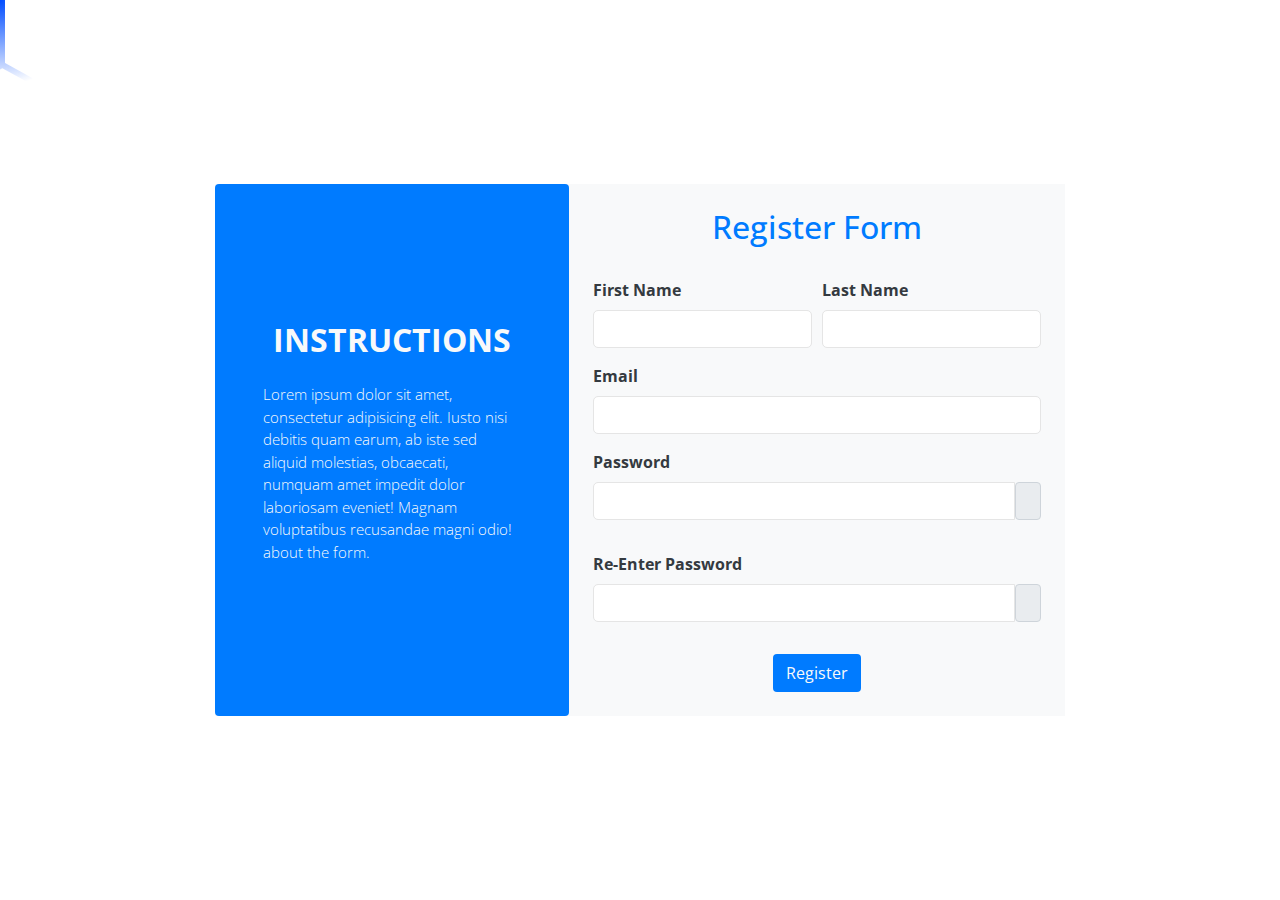
==== commit d232ce4a: "Done" ====
--- a/index.html
+++ b/index.html
@@ -227,7 +227,11 @@
         <div class="form-detail col-12 col-md-7 p-4">
           <h2 class="text-primary text-center">Register Form</h2>
           <br />
-          <form action="" method="get">
+          <form
+            action=""
+            method="get"
+            class="d-flex justify-content-center flex-column"
+          >
             <div class="form-row">
               <div class="form-group col-md-6">
                 <label for="first_name" class="text-dark font-weight-bolder"
@@ -335,7 +339,7 @@
             <button
               type="submit"
               id="submit"
-              class="btn btn-register fw-bold text-light rounded-3 bg-danger"
+              class="btn btn-register fw-bold text-light rounded-3 bg-primary m-auto"
             >
               Register
             </button>
--- a/css/index.css
+++ b/css/index.css
@@ -1,7 +1,6 @@
 body {
   margin: 0;
   font-family: "Open Sans", sans-serif;
-  background-color: rgb(228, 227, 227);
 }
 
 /* .page-content {
@@ -22,11 +21,6 @@
   font-size: 15px;
   font-weight: 300;
   line-height: 1.5;
-}
-.form-detail{
-  background-color: white;
-  display: flex;
-  flex-direction: column;
 }
 .form-detail input {
   border-radius: 5px;
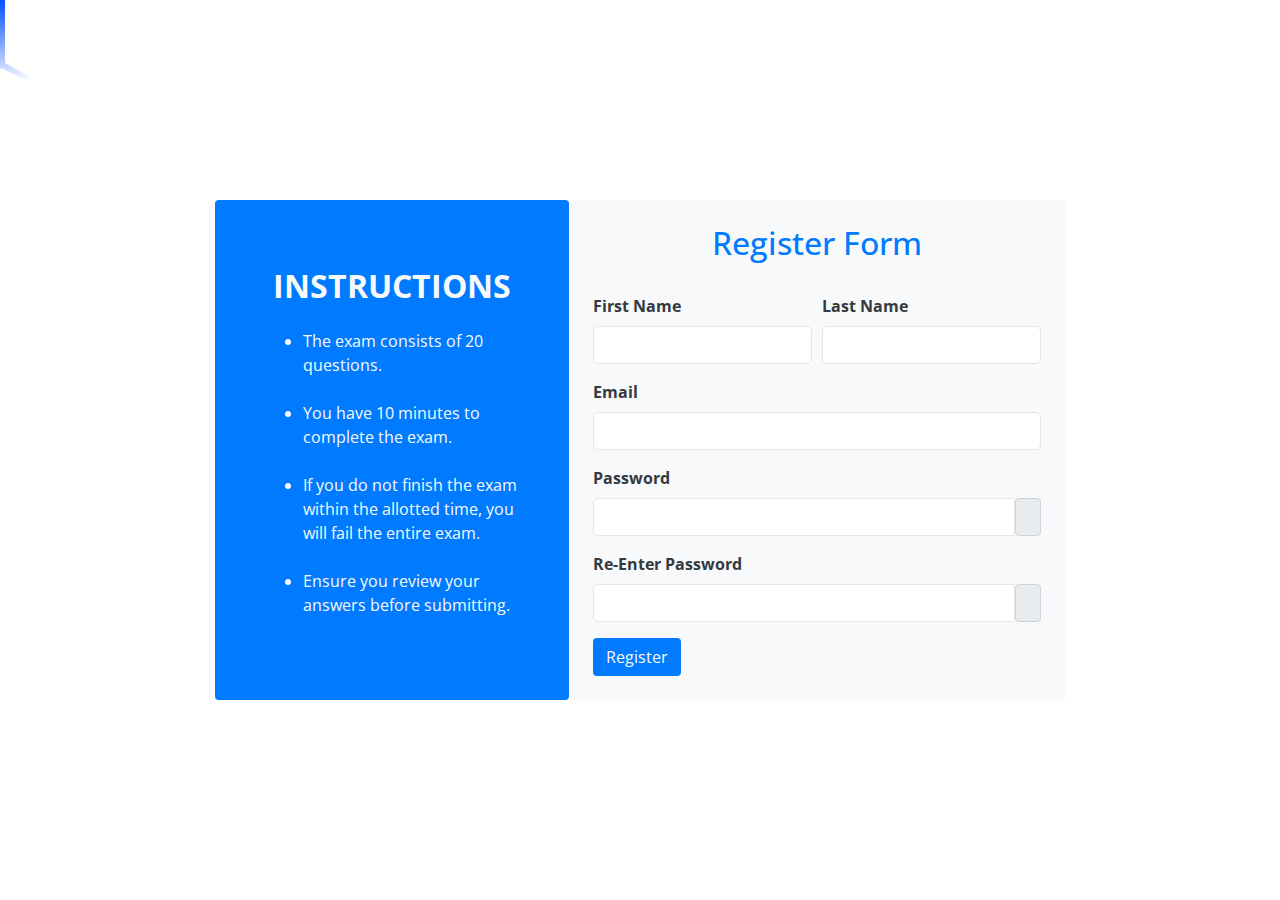
==== commit e6827620: "some instructions" ====
--- a/index.html
+++ b/index.html
@@ -217,21 +217,21 @@
           class="form-left rounded col-12 col-md-5 d-flex flex-column justify-content-center align-items-center bg-primary text-light p-5"
         >
           <h2 class="font-weight-bold mb-4 fs-2">INSTRUCTIONS</h2>
-          <p>
-            Lorem ipsum dolor sit amet, consectetur adipisicing elit. Iusto nisi
-            debitis quam earum, ab iste sed aliquid molestias, obcaecati,
-            numquam amet impedit dolor laboriosam eveniet! Magnam voluptatibus
-            recusandae magni odio! about the form.
-          </p>
+          <ul>
+            <li>The exam consists of 20 questions.</li>
+            <br>
+            <li>You have 10 minutes to complete the exam.</li>
+            <br>
+            <li>If you do not finish the exam within the allotted time, you will fail the entire exam.            </li>
+            <br>
+            <li>Ensure you review your answers before submitting.            </li>
+
+          </ul>
         </div>
         <div class="form-detail col-12 col-md-7 p-4">
           <h2 class="text-primary text-center">Register Form</h2>
           <br />
-          <form
-            action=""
-            method="get"
-            class="d-flex justify-content-center flex-column"
-          >
+          <form action="" method="get">
             <div class="form-row">
               <div class="form-group col-md-6">
                 <label for="first_name" class="text-dark font-weight-bolder"
@@ -339,7 +339,7 @@
             <button
               type="submit"
               id="submit"
-              class="btn btn-register fw-bold text-light rounded-3 bg-primary m-auto"
+              class="btn btn-register fw-bold text-light rounded-3 bg-primary"
             >
               Register
             </button>
